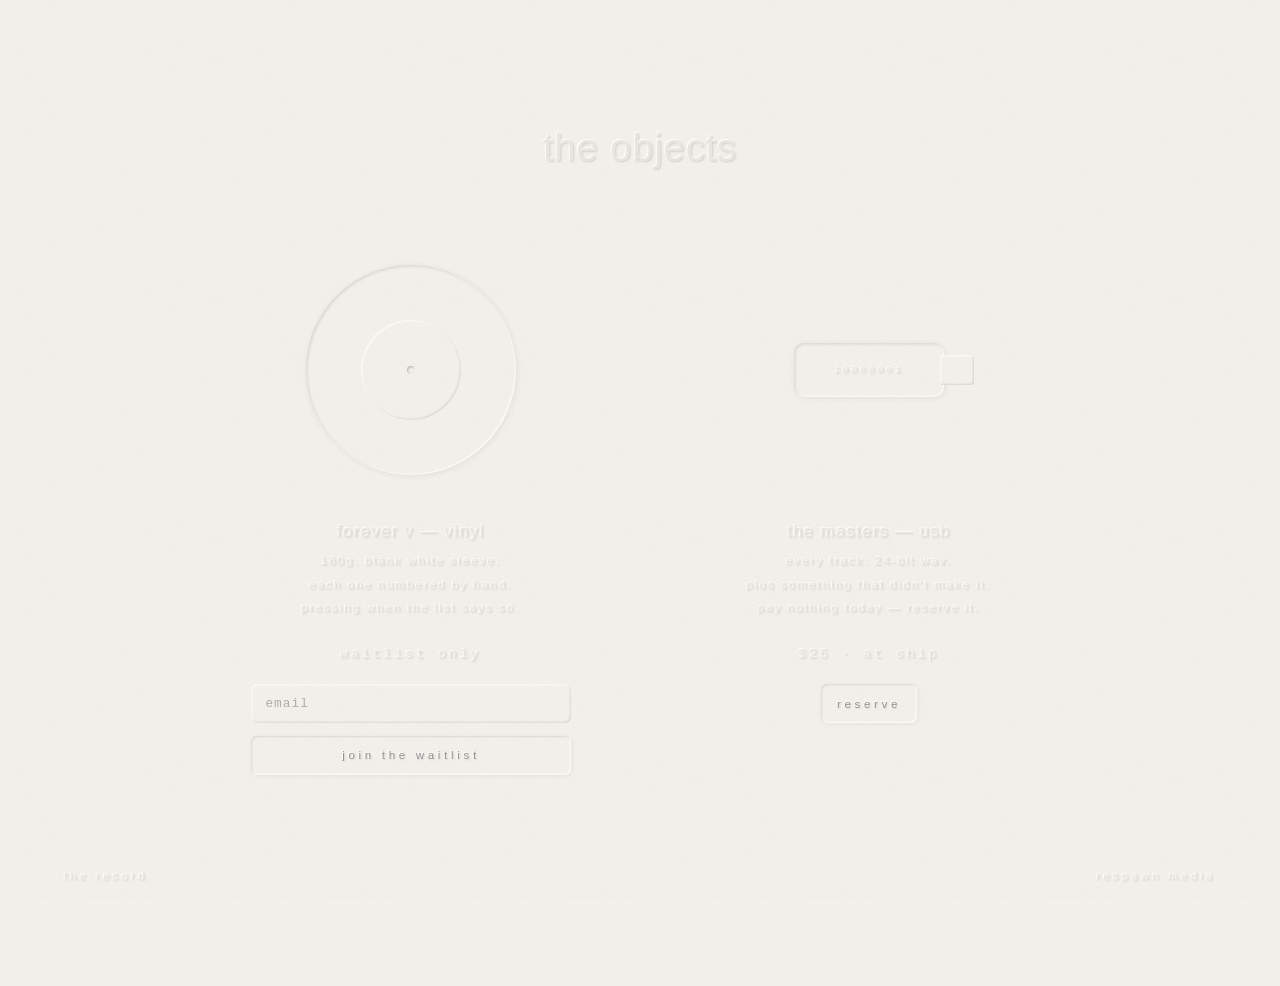
==== store.html @ 2c9780af "FOREVER V release site Co-Authored-By: Claude Fable 5 <noreply@anthropic.com>" ====
<!DOCTYPE html>
<html lang="en">
<head>
<meta charset="utf-8">
<meta name="viewport" content="width=device-width, initial-scale=1">
<title>forever v — the objects</title>
<meta name="description" content="FOREVER V — vinyl waitlist and USB masters.">
<link rel="icon" href="favicon.svg" type="image/svg+xml">
<link rel="stylesheet" href="style.css">
</head>
<body>

<main class="store">
  <h1 class="emboss">the objects</h1>

  <div class="shelf">

    <!-- VINYL — waitlist only -->
    <section class="item">
      <div class="obj"><div class="vinyl" title="it spins"></div></section-obj></div>
      <h2 class="emboss">forever v — vinyl</h2>
      <p class="sub emboss">180g. blank white sleeve.<br>each one numbered by hand.<br>pressing when the list says so.</p>
      <p class="price emboss">waitlist only</p>
      <form class="fv-form" id="waitForm">
        <input type="email" id="waitEmail" placeholder="email" autocomplete="email" required>
        <button class="btn emboss" type="submit">join the waitlist</button>
      </form>
      <div class="msg emboss" id="waitMsg"></div>
    </section>

    <!-- USB — reserve -->
    <section class="item">
      <div class="obj"><div class="usb"><span class="eng emboss">10000001</span></div></div>
      <h2 class="emboss">the masters — usb</h2>
      <p class="sub emboss">every track. 24-bit wav.<br>plus something that didn't make it.<br>pay nothing today — reserve it.</p>
      <p class="price emboss">$25 · at ship</p>
      <button class="btn emboss" id="usbStart">reserve</button>
      <form class="fv-form hidden" id="usbForm">
        <input type="text"  id="oName"  placeholder="name" autocomplete="name" required>
        <input type="email" id="oEmail" placeholder="email" autocomplete="email" required>
        <input type="text"  id="oAddr1" placeholder="address" autocomplete="address-line1" required>
        <input type="text"  id="oAddr2" placeholder="apt / unit (optional)" autocomplete="address-line2">
        <div class="row">
          <input type="text" id="oCity" placeholder="city" autocomplete="address-level2" required>
          <input type="text" id="oRegion" placeholder="state" autocomplete="address-level1">
        </div>
        <div class="row">
          <input type="text" id="oPostal" placeholder="zip" autocomplete="postal-code" required>
          <input type="text" id="oCountry" placeholder="country" autocomplete="country" value="US">
        </div>
        <select id="oQty">
          <option value="1">qty — 1</option><option value="2">qty — 2</option>
          <option value="3">qty — 3</option><option value="4">qty — 4</option><option value="5">qty — 5</option>
        </select>
        <button class="btn emboss" type="submit">place reservation</button>
      </form>
      <div class="msg emboss" id="usbMsg"></div>
    </section>

  </div>
</main>

<nav class="foot emboss">
  <a href="index.html">the record</a>
  <span>respawn media</span>
</nav>

<script>
/* raking light */
const root = document.documentElement;
addEventListener("pointermove", e => {
  const cx = innerWidth / 2, cy = innerHeight / 2;
  const dx = (e.clientX - cx) / cx, dy = (e.clientY - cy) / cy;
  root.style.setProperty("--hx", (-1 - dx * 1.2).toFixed(2) + "px");
  root.style.setProperty("--hy", (-1 - dy * 1.2).toFixed(2) + "px");
  root.style.setProperty("--sx", (1 + dx * 1.2).toFixed(2) + "px");
  root.style.setProperty("--sy", (1 + dy * 1.2).toFixed(2) + "px");
}, { passive: true });

/* backend */
const SB_URL = "https://juslypttczwrdfpzkkqk.supabase.co";
const SB_KEY = "sb_publishable_H2tvbaMT4Ouwg2CIRMqOVQ_SjLnuODH";

async function rpc(fn, args) {
  const res = await fetch(`${SB_URL}/rest/v1/rpc/${fn}`, {
    method: "POST",
    headers: { "Content-Type": "application/json", "apikey": SB_KEY, "Authorization": `Bearer ${SB_KEY}` },
    body: JSON.stringify(args)
  });
  if (!res.ok) throw new Error((await res.json().catch(() => ({}))).message || "request failed");
  return res.json();
}

/* vinyl waitlist */
document.getElementById("waitForm").addEventListener("submit", async e => {
  e.preventDefault();
  const msg = document.getElementById("waitMsg");
  msg.textContent = "…";
  try {
    const pos = await rpc("fv_join_waitlist", { p_email: document.getElementById("waitEmail").value });
    msg.textContent = `you're #${pos} in line.`;
    e.target.classList.add("hidden");
  } catch (err) { msg.textContent = "that didn't press right. try again."; }
});

/* usb reservation */
document.getElementById("usbStart").addEventListener("click", e => {
  e.target.classList.add("hidden");
  document.getElementById("usbForm").classList.remove("hidden");
});

document.getElementById("usbForm").addEventListener("submit", async e => {
  e.preventDefault();
  const msg = document.getElementById("usbMsg");
  msg.textContent = "…";
  try {
    const no = await rpc("fv_place_order", {
      p_email:   document.getElementById("oEmail").value,
      p_name:    document.getElementById("oName").value,
      p_address1: document.getElementById("oAddr1").value,
      p_address2: document.getElementById("oAddr2").value,
      p_city:    document.getElementById("oCity").value,
      p_region:  document.getElementById("oRegion").value,
      p_postal:  document.getElementById("oPostal").value,
      p_country: document.getElementById("oCountry").value,
      p_qty:     +document.getElementById("oQty").value
    });
    msg.textContent = `reserved. ${no}. we'll email you at ship.`;
    e.target.classList.add("hidden");
  } catch (err) { msg.textContent = "that didn't press right. check the fields."; }
});

/* typed words still work here */
let typed = "";
addEventListener("keydown", e => {
  if (e.target.tagName === "INPUT" || e.target.tagName === "SELECT" || !e.key || e.key.length !== 1) return;
  typed = (typed + e.key.toLowerCase()).slice(-12);
  if (typed.endsWith("prodigal")) location.href = "prodigal.html";
});
</script>
</body>
</html>
---- style.css ----
/* FOREVER V — respawnmedia.org */

:root {
  --paper: #f2f0ea;
  --paper-2: #edeae3;
  --ink: #e9e6df;          /* embossed text sits barely darker than paper */
  --ink-strong: #d8d4ca;
  --ghost: rgba(0, 0, 0, 0.38);
  --hx: -1px; --hy: -1px;  /* highlight offset (raking light) */
  --sx: 1px;  --sy: 1px;   /* shadow offset */
  --hi-a: 0.92;
  --sh-a: 0.13;
}

* { margin: 0; padding: 0; box-sizing: border-box; }

html { scroll-behavior: smooth; }

body {
  background: var(--paper);
  color: var(--ghost);
  font-family: "Helvetica Neue", Helvetica, Arial, sans-serif;
  -webkit-font-smoothing: antialiased;
  min-height: 100vh;
  overflow-x: hidden;
  cursor: default;
}

/* paper grain */
body::before {
  content: "";
  position: fixed;
  inset: 0;
  pointer-events: none;
  z-index: 3;
  opacity: 0.5;
  background-image: url("data:image/svg+xml,%3Csvg xmlns='http://www.w3.org/2000/svg' width='240' height='240'%3E%3Cfilter id='n'%3E%3CfeTurbulence type='fractalNoise' baseFrequency='0.9' numOctaves='2' stitchTiles='stitch'/%3E%3CfeColorMatrix type='saturate' values='0'/%3E%3C/filter%3E%3Crect width='240' height='240' filter='url(%23n)' opacity='0.06'/%3E%3C/svg%3E");
}

body.worn::before { opacity: 0.9; }
body.worn { filter: sepia(0.14); }

::selection { background: #dcd8cd; color: #6b6558; }

.emboss {
  color: var(--ink);
  text-shadow:
    var(--hx) var(--hy) 1px rgba(255, 255, 255, var(--hi-a)),
    var(--sx) var(--sy) 2px rgba(0, 0, 0, var(--sh-a));
}

.deboss {
  color: var(--ink-strong);
  text-shadow:
    var(--sx) var(--sy) 1px rgba(255, 255, 255, var(--hi-a)),
    var(--hx) var(--hy) 2px rgba(0, 0, 0, var(--sh-a));
}

a { color: inherit; text-decoration: none; }

/* ---------- cover ---------- */

.cover {
  height: 100vh;
  position: relative;
}

.cover h1 {
  position: absolute;
  top: 55%;
  left: 55%;
  transform: translate(-50%, -50%);
  font-size: clamp(2rem, 5vw, 3.4rem);
  font-weight: 500;
  letter-spacing: 0.02em;
  white-space: nowrap;
  user-select: none;
}

.cover h1 .v { display: inline-block; transition: transform 0.15s ease; }
.cover h1 .v.pressing { transform: scale(0.92) translateY(2px); }

.serial {
  position: absolute;
  right: 5vw;
  bottom: 6vh;
  font-family: "Courier New", Courier, monospace;
  font-size: clamp(0.9rem, 1.6vw, 1.2rem);
  letter-spacing: 0.14em;
  transform: rotate(-4deg);
  user-select: none;
  cursor: pointer;
}

.serial-hint {
  position: absolute;
  right: 5vw;
  bottom: 3vh;
  font-size: 0.65rem;
  letter-spacing: 0.18em;
  text-transform: lowercase;
  opacity: 0;
  transition: opacity 1.2s ease;
  transform: rotate(-4deg);
}
.serial-hint.show { opacity: 1; }

.scroll-cue {
  position: absolute;
  left: 50%;
  bottom: 4vh;
  transform: translateX(-50%);
  font-size: 0.7rem;
  letter-spacing: 0.35em;
  text-transform: lowercase;
  animation: cue 3.2s ease-in-out infinite;
}
@keyframes cue { 0%,100% { opacity: 0.25; } 50% { opacity: 0.7; } }

/* ---------- countdown ---------- */

.gate {
  min-height: 60vh;
  display: flex;
  flex-direction: column;
  align-items: center;
  justify-content: center;
  gap: 2.2rem;
  padding: 4rem 1.5rem;
  text-align: center;
}

.gate .label {
  font-size: 0.72rem;
  letter-spacing: 0.4em;
  text-transform: lowercase;
}

.clock {
  font-family: "Courier New", Courier, monospace;
  font-size: clamp(2.4rem, 9vw, 6rem);
  letter-spacing: 0.08em;
  font-weight: 400;
  user-select: none;
  font-variant-numeric: tabular-nums;
}

.clock .unit { font-size: 0.32em; letter-spacing: 0.3em; }

/* ---------- tracklist / player ---------- */

.record {
  max-width: 660px;
  margin: 0 auto;
  padding: 3rem 1.5rem 8rem;
}

.record h2 {
  font-size: 0.72rem;
  letter-spacing: 0.4em;
  text-transform: lowercase;
  font-weight: 400;
  margin-bottom: 2.4rem;
  text-align: center;
}

.track {
  display: flex;
  align-items: baseline;
  gap: 1.2rem;
  padding: 0.95rem 0.6rem;
  font-size: clamp(0.95rem, 2.4vw, 1.15rem);
  letter-spacing: 0.06em;
  border-bottom: 1px solid rgba(0, 0, 0, 0.045);
  transition: opacity 0.3s ease;
  user-select: none;
}

.record.locked .track { pointer-events: none; }
.record.unlocked .track { cursor: pointer; }
.record.unlocked .track:hover .t-title { color: var(--ink-strong); }

.t-no {
  font-family: "Courier New", Courier, monospace;
  font-size: 0.78em;
  width: 1.4em;
  flex: none;
}
.t-title { flex: 1; font-weight: 500; }
.t-dur {
  font-family: "Courier New", Courier, monospace;
  font-size: 0.78em;
  opacity: 0.9;
}

.track.playing .t-title { color: var(--ink-strong); }
.track.playing .t-no::after { content: " ▮▮"; font-size: 0.6em; }

.track .bar {
  position: absolute;
  left: 0; bottom: -1px;
  height: 1px;
  width: 0%;
  background: rgba(0, 0, 0, 0.22);
  transition: width 0.4s linear;
}
.track { position: relative; }

.player-note {
  margin-top: 2.6rem;
  text-align: center;
  font-size: 0.7rem;
  letter-spacing: 0.28em;
  text-transform: lowercase;
  opacity: 0;
  transition: opacity 2s ease;
}
.player-note.show { opacity: 1; }

.endnote {
  margin-top: 3.4rem;
  text-align: center;
  font-size: 0.8rem;
  letter-spacing: 0.18em;
  text-transform: lowercase;
  opacity: 0;
  transition: opacity 3s ease;
  cursor: pointer;
}
.endnote.show { opacity: 1; }

/* ---------- footer nav ---------- */

.foot {
  position: fixed;
  left: 0; right: 0; bottom: 0;
  display: flex;
  justify-content: space-between;
  padding: 1.1rem 5vw;
  font-size: 0.7rem;
  letter-spacing: 0.3em;
  text-transform: lowercase;
  z-index: 4;
  pointer-events: none;
}
.foot a, .foot span { pointer-events: auto; }
.foot a:hover { color: var(--ink-strong); }

/* ---------- store ---------- */

.store {
  max-width: 900px;
  margin: 0 auto;
  padding: 14vh 1.5rem 20vh;
}

.store h1 {
  font-size: clamp(1.6rem, 4vw, 2.4rem);
  font-weight: 500;
  letter-spacing: 0.02em;
  margin-bottom: 5rem;
  text-align: center;
}

.shelf {
  display: grid;
  grid-template-columns: repeat(auto-fit, minmax(300px, 1fr));
  gap: 4rem;
}

.item { text-align: center; }

.obj {
  height: 240px;
  display: flex;
  align-items: center;
  justify-content: center;
  margin-bottom: 2rem;
}

/* the vinyl — embossed circle */
.vinyl {
  width: 210px; height: 210px;
  border-radius: 50%;
  background: var(--paper);
  box-shadow:
    inset var(--hx) var(--hy) 2px rgba(255,255,255,0.9),
    inset var(--sx) var(--sy) 3px rgba(0,0,0,0.12),
    var(--sx) var(--sy) 6px rgba(0,0,0,0.07);
  position: relative;
  transition: transform 1.2s cubic-bezier(0.2, 0.8, 0.2, 1);
}
.vinyl:hover { transform: rotate(120deg); }
.vinyl::before {
  content: "";
  position: absolute;
  inset: 26%;
  border-radius: 50%;
  box-shadow:
    inset var(--sx) var(--sy) 2px rgba(255,255,255,0.85),
    inset var(--hx) var(--hy) 2px rgba(0,0,0,0.1);
}
.vinyl::after {
  content: "";
  position: absolute;
  left: 50%; top: 50%;
  width: 8px; height: 8px;
  transform: translate(-50%, -50%);
  border-radius: 50%;
  box-shadow: inset 1px 1px 2px rgba(0,0,0,0.25);
}

/* the usb — embossed stick */
.usb {
  width: 150px; height: 54px;
  border-radius: 10px;
  background: var(--paper);
  box-shadow:
    inset var(--hx) var(--hy) 2px rgba(255,255,255,0.9),
    inset var(--sx) var(--sy) 3px rgba(0,0,0,0.12),
    var(--sx) var(--sy) 6px rgba(0,0,0,0.07);
  position: relative;
  transition: transform 0.4s ease;
}
.usb:hover { transform: translateY(-4px) rotate(-2deg); }
.usb::after {
  content: "";
  position: absolute;
  right: -30px; top: 50%;
  transform: translateY(-50%);
  width: 34px; height: 30px;
  border-radius: 3px;
  background: var(--paper);
  box-shadow:
    inset var(--sx) var(--sy) 2px rgba(255,255,255,0.85),
    inset var(--hx) var(--hy) 2px rgba(0,0,0,0.12);
}
.usb .eng {
  position: absolute;
  inset: 0;
  display: flex;
  align-items: center;
  justify-content: center;
  font-size: 0.62rem;
  letter-spacing: 0.28em;
  font-family: "Courier New", Courier, monospace;
}

.item h2 {
  font-size: 1.05rem;
  font-weight: 500;
  letter-spacing: 0.08em;
  margin-bottom: 0.5rem;
}

.item .sub {
  font-size: 0.74rem;
  letter-spacing: 0.16em;
  text-transform: lowercase;
  margin-bottom: 1.6rem;
  line-height: 2;
}

.price {
  font-family: "Courier New", Courier, monospace;
  font-size: 0.85rem;
  letter-spacing: 0.2em;
  margin-bottom: 1.4rem;
}

/* forms */
.fv-form {
  display: flex;
  flex-direction: column;
  gap: 0.8rem;
  max-width: 320px;
  margin: 0 auto;
}

.fv-form input, .fv-form select {
  background: var(--paper);
  border: none;
  border-radius: 6px;
  padding: 0.75rem 0.9rem;
  font-family: "Courier New", Courier, monospace;
  font-size: 0.8rem;
  letter-spacing: 0.08em;
  color: #6b6558;
  box-shadow:
    inset var(--sx) var(--sy) 2px rgba(255,255,255,0.8),
    inset var(--hx) var(--hy) 2px rgba(0,0,0,0.1);
  outline: none;
}
.fv-form input::placeholder { color: rgba(0,0,0,0.28); }

.fv-form .row { display: flex; gap: 0.8rem; }
.fv-form .row input { width: 100%; min-width: 0; }

.btn {
  background: var(--paper);
  border: none;
  border-radius: 6px;
  padding: 0.85rem 1rem;
  font-family: "Helvetica Neue", Helvetica, Arial, sans-serif;
  font-size: 0.72rem;
  letter-spacing: 0.32em;
  text-transform: lowercase;
  color: var(--ghost);
  cursor: pointer;
  box-shadow:
    inset var(--hx) var(--hy) 2px rgba(255,255,255,0.9),
    inset var(--sx) var(--sy) 2px rgba(0,0,0,0.1),
    var(--sx) var(--sy) 5px rgba(0,0,0,0.06);
  transition: box-shadow 0.12s ease, transform 0.12s ease;
}
.btn:active {
  transform: translateY(1px);
  box-shadow:
    inset var(--sx) var(--sy) 2px rgba(255,255,255,0.8),
    inset var(--hx) var(--hy) 3px rgba(0,0,0,0.14);
}

.msg {
  min-height: 1.4em;
  font-size: 0.72rem;
  letter-spacing: 0.2em;
  text-transform: lowercase;
  margin-top: 0.9rem;
}

.hidden { display: none; }

/* ---------- misc pages ---------- */

.center-page {
  height: 100vh;
  display: flex;
  flex-direction: column;
  align-items: center;
  justify-content: center;
  gap: 1.4rem;
  text-align: center;
  padding: 1.5rem;
}

@media (max-width: 640px) {
  .cover h1 { left: 50%; }
  .shelf { gap: 5rem; }
  .foot { letter-spacing: 0.2em; }
}

@media (prefers-reduced-motion: reduce) {
  * { animation: none !important; transition: none !important; }
}
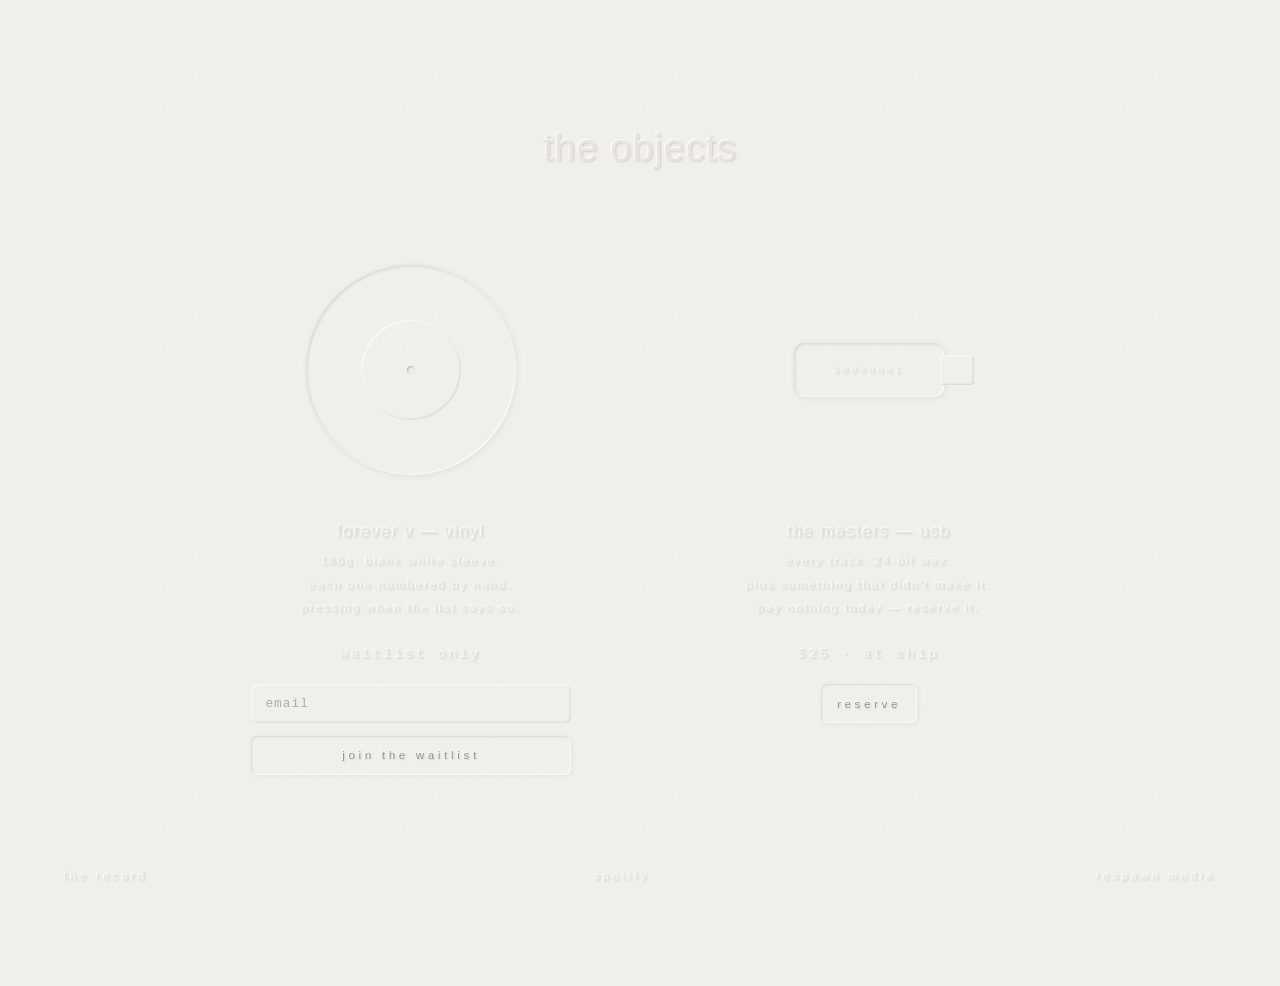
==== commit ef21b4f5: "Add Spotify album links to footer Co-Authored-By: Claude Fable 5 <noreply@anthropic.com>" ====
--- a/store.html
+++ b/store.html
@@ -62,6 +62,7 @@
 
 <nav class="foot emboss">
   <a href="index.html">the record</a>
+  <a href="https://open.spotify.com/album/3QJ11DExAApE5TDFWJP1Yi" target="_blank" rel="noopener">spotify</a>
   <span>respawn media</span>
 </nav>
 
